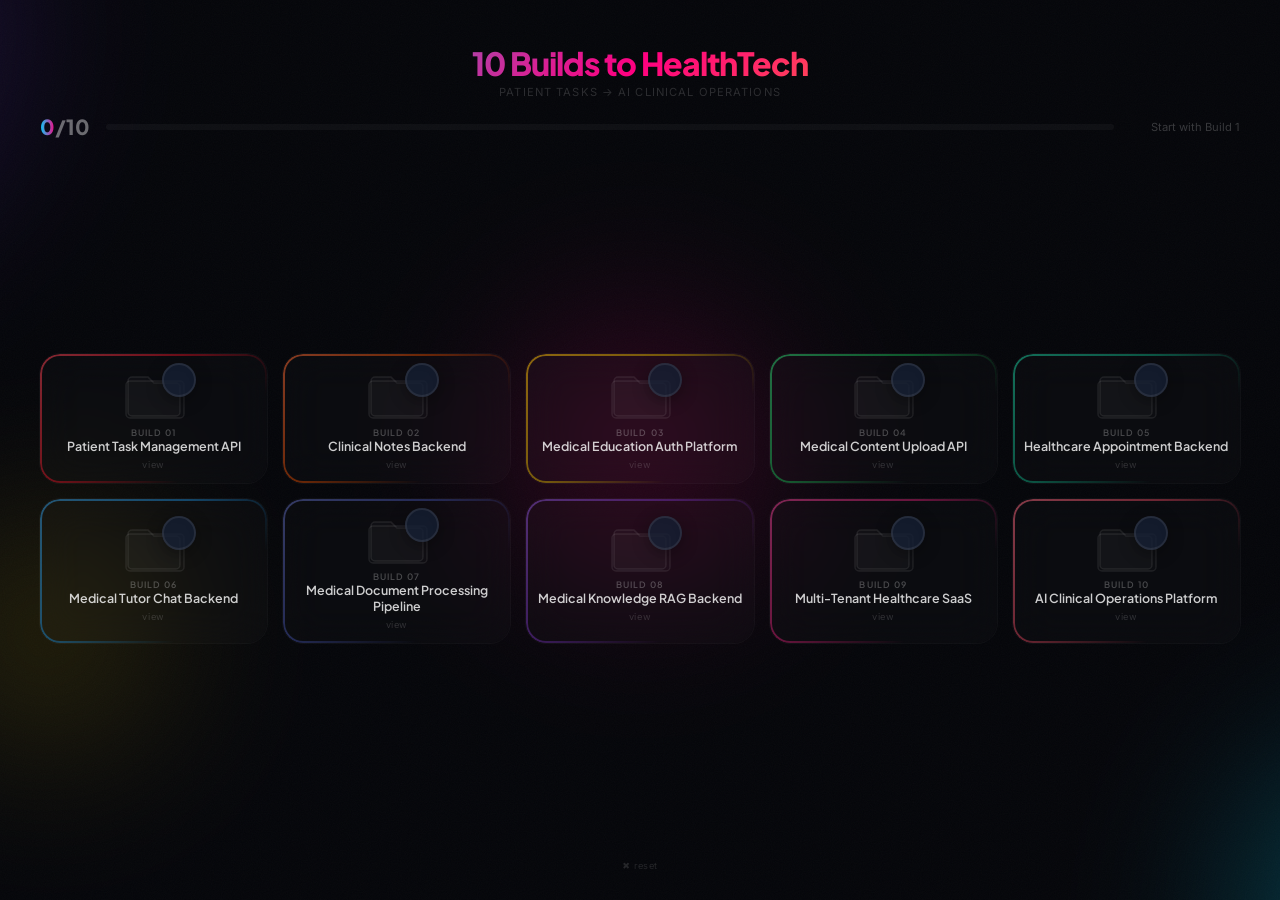
==== checklist.html @ bcf4f7d5 "Add new FastAPI learning modules (03-10), checklist, and notes" ====
<!DOCTYPE html>
<html lang="en">
<head>
  <meta charset="UTF-8">
  <meta name="viewport" content="width=device-width, initial-scale=1.0">
  <title>10 Builds · HealthTech</title>
  <link rel="preconnect" href="https://fonts.googleapis.com">
  <link href="https://fonts.googleapis.com/css2?family=Inter:wght@300;400;500;600;700&family=Plus+Jakarta+Sans:wght@500;600;700;800&display=swap" rel="stylesheet">
  <style>
    *, *::before, *::after { margin: 0; padding: 0; box-sizing: border-box; }

    html, body {
      height: 100%;
      overflow: hidden;
    }

    body {
      font-family: 'Inter', system-ui, sans-serif;
      color: #EDF2F7;
      background: #05060A;
      display: flex;
      align-items: center;
      justify-content: center;
    }

    /* ===== ANIMATED BG ===== */
    .bg {
      position: fixed;
      inset: -50%;
      z-index: 0;
      pointer-events: none;
    }

    .bg-orb {
      position: absolute;
      border-radius: 50%;
      filter: blur(80px);
      opacity: 0.4;
      animation: float 20s ease-in-out infinite alternate;
    }

    .bg-orb:nth-child(1) {
      width: 600px; height: 600px;
      background: radial-gradient(circle, #6C2BD9, transparent 70%);
      top: 10%; left: 5%;
      animation-duration: 25s;
    }

    .bg-orb:nth-child(2) {
      width: 500px; height: 500px;
      background: radial-gradient(circle, #00D2FF, transparent 70%);
      bottom: 10%; right: 10%;
      animation-duration: 20s;
      animation-delay: -5s;
    }

    .bg-orb:nth-child(3) {
      width: 400px; height: 400px;
      background: radial-gradient(circle, #FF0080, transparent 70%);
      top: 50%; left: 50%;
      transform: translate(-50%, -50%);
      animation-duration: 30s;
      animation-delay: -10s;
      opacity: 0.25;
    }

    .bg-orb:nth-child(4) {
      width: 350px; height: 350px;
      background: radial-gradient(circle, #FFD700, transparent 70%);
      bottom: 30%; left: 20%;
      animation-duration: 22s;
      animation-delay: -3s;
      opacity: 0.2;
    }

    @keyframes float {
      0% { transform: translate(0, 0) scale(1); }
      33% { transform: translate(40px, -30px) scale(1.05); }
      66% { transform: translate(-20px, 40px) scale(0.95); }
      100% { transform: translate(30px, -20px) scale(1.02); }
    }

    /* subtle grain overlay */
    .bg-grain {
      position: fixed;
      inset: 0;
      z-index: 1;
      pointer-events: none;
      opacity: 0.03;
      background-image: url("data:image/svg+xml,%3Csvg viewBox='0 0 256 256' xmlns='http://www.w3.org/2000/svg'%3E%3Cfilter id='n'%3E%3CfeTurbulence type='fractalNoise' baseFrequency='0.9' numOctaves='4' stitchTiles='stitch'/%3E%3C/filter%3E%3Crect width='100%25' height='100%25' filter='url(%23n)'/%3E%3C/svg%3E");
      background-size: 256px 256px;
    }

    /* ===== CONTAINER ===== */
    .container {
      position: relative;
      z-index: 2;
      width: 100%;
      max-width: 1300px;
      height: 100vh;
      padding: 1.8rem 2.5rem;
      display: flex;
      flex-direction: column;
    }

    /* ===== HEADLINE ===== */
    .headline {
      text-align: center;
      flex-shrink: 0;
      padding: 1rem 0 0.4rem;
    }

    .headline h2 {
      font-family: 'Plus Jakarta Sans', system-ui, sans-serif;
      font-weight: 800;
      font-size: 2rem;
      letter-spacing: -0.03em;
      background: linear-gradient(135deg, #00D2FF 0%, #FF0080 50%, #FFD700 100%);
      -webkit-background-clip: text;
      -webkit-text-fill-color: transparent;
      background-clip: text;
      line-height: 1.15;
    }

    .headline .sub {
      font-size: 0.7rem;
      color: rgba(255,255,255,0.15);
      letter-spacing: 0.1em;
      text-transform: uppercase;
      margin-top: 0.2rem;
    }

    /* ===== PROGRESS ===== */
    .progress-section {
      flex-shrink: 0;
      padding: 0.5rem 0 0.3rem;
      display: flex;
      align-items: center;
      gap: 1rem;
    }

    .progress-section .num {
      font-family: 'Plus Jakarta Sans', system-ui, sans-serif;
      font-weight: 800;
      font-size: 1.3rem;
      color: rgba(255,255,255,0.4);
      white-space: nowrap;
    }

    .progress-section .num span {
      background: linear-gradient(90deg, #00D2FF, #FF0080);
      -webkit-background-clip: text;
      -webkit-text-fill-color: transparent;
      background-clip: text;
    }

    .progress-track-wrap {
      flex: 1;
      position: relative;
      height: 6px;
      background: rgba(255,255,255,0.04);
      border-radius: 6px;
      overflow: hidden;
    }

    .progress-fill {
      height: 100%;
      background: linear-gradient(90deg, #00D2FF, #FF0080, #FFD700);
      border-radius: 6px;
      transition: width 0.6s cubic-bezier(0.22, 1, 0.36, 1);
      width: 0%;
      box-shadow: 0 0 30px rgba(0,210,255,0.4), 0 0 60px rgba(255,0,128,0.15);
    }

    .progress-section .status {
      font-size: 0.7rem;
      color: rgba(255,255,255,0.2);
      white-space: nowrap;
      min-width: 110px;
      text-align: right;
    }

    /* ===== GRID ===== */
    .grid-wrap {
      flex: 1;
      display: flex;
      align-items: center;
      justify-content: center;
      min-height: 0;
      padding: 0.5rem 0;
    }

    .grid {
      display: grid;
      grid-template-columns: repeat(5, 1fr);
      gap: 1rem;
      width: 100%;
    }

    /* ===== FOLDER ===== */
    .folder {
      position: relative;
      border-radius: 20px;
      padding: 1.2rem 0.6rem 0.8rem;
      text-align: center;
      cursor: pointer;
      user-select: none;
      display: flex;
      flex-direction: column;
      align-items: center;
      justify-content: center;
      gap: 0;
      background: rgba(255,255,255,0.02);
      backdrop-filter: blur(20px);
      -webkit-backdrop-filter: blur(20px);
      transition: all 0.4s cubic-bezier(0.22, 1, 0.36, 1);
      box-shadow: 0 0 0 1px rgba(255,255,255,0.04);
    }

    .folder:hover {
      transform: translateY(-3px);
      background: rgba(255,255,255,0.04);
      box-shadow: 0 0 0 1px rgba(255,255,255,0.08);
    }

    /* vibrant thick border */
    .folder::before {
      content: '';
      position: absolute;
      inset: 0;
      border-radius: 20px;
      padding: 2px;
      background: linear-gradient(135deg, var(--accent) 0%, var(--accent-dim) 40%, transparent 75%);
      -webkit-mask: linear-gradient(#fff 0 0) content-box, linear-gradient(#fff 0 0);
      -webkit-mask-composite: xor;
      mask-composite: exclude;
      pointer-events: none;
      transition: all 0.5s ease;
      opacity: 0.5;
    }

    .folder:hover::before {
      opacity: 1;
      background: linear-gradient(135deg, var(--accent) 0%, var(--accent) 50%, rgba(255,255,255,0.2) 85%);
    }

    .folder.completed::before {
      opacity: 1;
      padding: 2.5px;
      background: linear-gradient(135deg, var(--accent), var(--accent));
      box-shadow:
        0 0 30px color-mix(in srgb, var(--accent) 25%, transparent),
        0 0 80px color-mix(in srgb, var(--accent) 8%, transparent),
        inset 0 0 40px color-mix(in srgb, var(--accent) 4%, transparent);
    }

    .folder.completed:hover::before {
      box-shadow:
        0 0 50px color-mix(in srgb, var(--accent) 40%, transparent),
        0 0 100px color-mix(in srgb, var(--accent) 12%, transparent),
        inset 0 0 50px color-mix(in srgb, var(--accent) 6%, transparent);
    }

    /* icon */
    .folder-icon {
      width: 64px;
      height: 47px;
      position: relative;
      flex-shrink: 0;
      margin-bottom: 0.4rem;
    }

    .folder-icon svg { width: 100%; height: 100%; display: block; }

    /* checkmark button */
    .folder-check {
      position: absolute;
      top: -10px;
      right: -10px;
      width: 34px;
      height: 34px;
      border-radius: 50%;
      background: rgba(20,30,50,0.8);
      backdrop-filter: blur(8px);
      -webkit-backdrop-filter: blur(8px);
      border: 2px solid rgba(255,255,255,0.08);
      display: flex;
      align-items: center;
      justify-content: center;
      cursor: pointer;
      z-index: 3;
      transition: all 0.35s cubic-bezier(0.34, 1.56, 0.64, 1);
      box-shadow: 0 4px 16px rgba(0,0,0,0.4);
    }

    .folder-check:hover {
      border-color: var(--accent);
      box-shadow: 0 0 30px color-mix(in srgb, var(--accent) 35%, transparent);
      transform: scale(1.1);
    }

    .folder-check.checked {
      background: var(--accent);
      border-color: var(--accent);
      box-shadow:
        0 0 30px color-mix(in srgb, var(--accent) 45%, transparent),
        0 0 70px color-mix(in srgb, var(--accent) 15%, transparent);
    }

    .folder-check.checked:hover {
      box-shadow:
        0 0 45px color-mix(in srgb, var(--accent) 65%, transparent),
        0 0 90px color-mix(in srgb, var(--accent) 25%, transparent);
      transform: scale(1.12);
    }

    .folder-check svg { width: 17px; height: 17px; color: #fff; display: none; }
    .folder-check.checked svg { display: block; }

    .folder-number {
      font-family: 'Plus Jakarta Sans', system-ui, sans-serif;
      font-weight: 600;
      font-size: 0.55rem;
      color: rgba(255,255,255,0.25);
      letter-spacing: 0.12em;
      margin-bottom: 0.05rem;
    }

    .folder-title {
      font-family: 'Plus Jakarta Sans', system-ui, sans-serif;
      font-weight: 600;
      font-size: 0.78rem;
      color: rgba(255,255,255,0.8);
      line-height: 1.25;
      max-width: 100%;
      transition: all 0.3s;
    }

    .folder.completed .folder-title {
      background: linear-gradient(90deg, #fff, var(--accent));
      -webkit-background-clip: text;
      -webkit-text-fill-color: transparent;
      background-clip: text;
    }

    .folder-done-label {
      margin-top: 0.3rem;
      font-size: 0.58rem;
      color: rgba(255,255,255,0.15);
      letter-spacing: 0.06em;
    }

    .folder.completed .folder-done-label {
      color: var(--accent);
      font-weight: 600;
    }

    /* ===== MODAL ===== */
    .modal-overlay {
      position: fixed;
      inset: 0;
      background: rgba(0,0,0,0.7);
      backdrop-filter: blur(30px);
      -webkit-backdrop-filter: blur(30px);
      z-index: 100;
      opacity: 0;
      pointer-events: none;
      transition: opacity 0.4s ease;
      display: flex;
      align-items: center;
      justify-content: center;
      padding: 1.5rem;
    }

    .modal-overlay.active { opacity: 1; pointer-events: all; }

    .modal {
      background: rgba(12, 18, 34, 0.9);
      backdrop-filter: blur(24px);
      -webkit-backdrop-filter: blur(24px);
      border: 1px solid rgba(255,255,255,0.06);
      border-radius: 24px;
      max-width: 520px;
      width: 100%;
      max-height: 80vh;
      overflow-y: auto;
      padding: 1.8rem;
      transform: scale(0.92) translateY(24px);
      transition: transform 0.4s cubic-bezier(0.22, 1, 0.36, 1), box-shadow 0.4s ease;
      box-shadow: 0 0 80px rgba(0,0,0,0.5);
    }

    .modal-overlay.active .modal { transform: scale(1) translateY(0); }

    .modal-header { display: flex; align-items: flex-start; justify-content: space-between; gap: 1rem; margin-bottom: 1.2rem; }
    .modal-header .modal-num { font-family: 'Plus Jakarta Sans', system-ui, sans-serif; font-weight: 600; font-size: 0.65rem; color: rgba(255,255,255,0.3); letter-spacing: 0.08em; }
    .modal-header h2 { font-family: 'Plus Jakarta Sans', system-ui, sans-serif; font-weight: 700; font-size: 1.15rem; color: #fff; margin-top: 0.1rem; }

    .modal-close {
      width: 32px; height: 32px; border-radius: 50%;
      border: 1px solid rgba(255,255,255,0.06); background: transparent;
      color: rgba(255,255,255,0.3); cursor: pointer;
      display: flex; align-items: center; justify-content: center; flex-shrink: 0;
      transition: all 0.2s;
    }

    .modal-close:hover { border-color: rgba(239,68,68,0.4); color: #ef4444; background: rgba(239,68,68,0.08); }
    .modal-close svg { width: 16px; height: 16px; }

    .modal-problem {
      font-size: 0.8rem; color: rgba(255,255,255,0.4);
      padding: 0.6rem 0.9rem;
      background: rgba(255,255,255,0.02);
      border: 1px solid rgba(255,255,255,0.04);
      border-radius: 10px; margin-bottom: 0.4rem;
    }

    .modal-sell { font-size: 0.75rem; color: rgba(255,255,255,0.3); margin-bottom: 1rem; }
    .modal-sell strong { color: #00D2FF; }

    .modal h4 {
      font-family: 'Plus Jakarta Sans', system-ui, sans-serif;
      font-weight: 600; font-size: 0.65rem;
      text-transform: uppercase; letter-spacing: 0.1em;
      color: rgba(255,255,255,0.2); margin-bottom: 0.4rem;
    }

    .modal-topics { display: flex; flex-direction: column; gap: 0.05rem; }
    .modal-topic { padding: 0.25rem 0.4rem; font-size: 0.82rem; color: rgba(255,255,255,0.6); line-height: 1.45; }
    .modal-topic::before { content: '\2014'; color: rgba(255,255,255,0.15); margin-right: 0.6rem; }

    .modal-outcome {
      margin-top: 0.8rem; padding: 0.7rem 0.9rem;
      background: rgba(105,219,124,0.06);
      border: 1px solid rgba(105,219,124,0.12);
      border-radius: 10px; font-size: 0.8rem; color: #69DB7C;
      display: none;
    }

    .modal-outcome.visible { display: block; }

    .modal-main-check {
      display: flex; align-items: center; gap: 0.7rem;
      margin-top: 0.8rem; padding: 0.6rem 0.4rem;
      border-top: 1px solid rgba(255,255,255,0.04);
      cursor: pointer;
    }

    .modal-main-check .ck {
      width: 20px; height: 20px; border-radius: 6px;
      border: 1.5px solid rgba(255,255,255,0.1);
      flex-shrink: 0; display: flex; align-items: center; justify-content: center;
      transition: all 0.2s;
    }

    .modal-main-check .ck.checked { background: #69DB7C; border-color: #69DB7C; box-shadow: 0 0 20px rgba(105,219,124,0.3); }
    .modal-main-check .ck.checked svg { display: block; }
    .modal-main-check .ck svg { display: none; width: 12px; height: 12px; color: #fff; }
    .modal-main-check .label { font-size: 0.82rem; color: rgba(255,255,255,0.6); font-weight: 500; }
    .modal-main-check .label.done { color: #69DB7C; }

    /* ===== FOOTER note ===== */
    .footer-note {
      text-align: center;
      flex-shrink: 0;
      padding-top: 0.5rem;
      font-size: 0.58rem;
      color: rgba(255,255,255,0.08);
      letter-spacing: 0.06em;
    }

    .footer-note a {
      color: rgba(255,255,255,0.12);
      text-decoration: none;
      cursor: pointer;
      transition: color 0.2s;
    }

    .footer-note a:hover { color: rgba(255,255,255,0.3); }

    ::-webkit-scrollbar { width: 4px; }
    ::-webkit-scrollbar-track { background: transparent; }
    ::-webkit-scrollbar-thumb { background: rgba(255,255,255,0.06); border-radius: 4px; }

    @media (max-width: 1000px) {
      .container { padding: 1.2rem 1.5rem; }
      .grid { gap: 0.7rem; }
      .folder-icon { width: 50px; height: 37px; }
      .folder-title { font-size: 0.68rem; }
      .folder-check { width: 28px; height: 28px; top: -8px; right: -8px; }
      .folder-check svg { width: 14px; height: 14px; }
    }

    @media (max-width: 700px) {
      .container { padding: 0.8rem; }
      .grid { grid-template-columns: repeat(2, 1fr); gap: 0.5rem; }
      .header-left h1 { font-size: 0.9rem; }
      .header-right .num { font-size: 0.85rem; }
      .header-track { width: 80px; }
      .folder { padding: 0.8rem 0.4rem 0.5rem; }
      .folder-icon { width: 44px; height: 32px; }
      .folder-title { font-size: 0.62rem; }
      .folder-check { width: 26px; height: 26px; top: -7px; right: -7px; }
      .folder-check svg { width: 12px; height: 12px; }
    }
  </style>
</head>
<body>
  <!-- animated background -->
  <div class="bg">
    <div class="bg-orb"></div>
    <div class="bg-orb"></div>
    <div class="bg-orb"></div>
    <div class="bg-orb"></div>
  </div>
  <div class="bg-grain"></div>

  <div class="container">
    <!-- HEADLINE -->
    <div class="headline">
      <h2>10 Builds to HealthTech</h2>
      <div class="sub">Patient Tasks &rarr; AI Clinical Operations</div>
    </div>

    <!-- PROGRESS -->
    <div class="progress-section">
      <span class="num"><span id="doneNum">0</span>/10</span>
      <div class="progress-track-wrap"><div class="progress-fill" id="fill"></div></div>
      <span class="status" id="progLabel">Start with Build 1</span>
    </div>



    <!-- GRID -->
    <div class="grid-wrap">
      <div class="grid" id="grid"></div>
    </div>

    <!-- FOOTER -->
    <div class="footer-note">
      <a id="resetLink">&#x2716; reset</a>
    </div>
  </div>

  <!-- MODAL -->
  <div class="modal-overlay" id="modalOverlay">
    <div class="modal" id="modal">
      <div class="modal-header">
        <div>
          <div class="modal-num" id="modalNum">BUILD 01</div>
          <h2 id="modalTitle">Patient Task API</h2>
        </div>
        <button class="modal-close" id="modalClose"><svg viewBox="0 0 24 24" fill="none" stroke="currentColor" stroke-width="2" stroke-linecap="round"><line x1="18" y1="6" x2="6" y2="18"/><line x1="6" y1="6" x2="18" y2="18"/></svg></button>
      </div>
      <div class="modal-problem" id="modalProblem"></div>
      <div class="modal-sell" id="modalSell"></div>
      <h4>Topics</h4>
      <div class="modal-topics" id="modalTopics"></div>
      <div class="modal-outcome" id="modalOutcome"></div>
      <div class="modal-main-check" id="modalMainCheck">
        <div class="ck" id="modalMainCk"><svg viewBox="0 0 24 24" fill="none" stroke="currentColor" stroke-width="3" stroke-linecap="round"><polyline points="20 6 9 17 4 12"/></svg></div>
        <span class="label" id="modalMainLabel">Mark build complete</span>
      </div>
    </div>
  </div>

  <script>
    const ACCENTS = ['#FF4757','#FF6B35','#FFC107','#2ED573','#1DD1A1','#3498DB','#5F6BBA','#8854D0','#E84393','#FF6B81'];
    const ACCENT_DIMS = ['#cc1122','#cc4400','#cca800','#15a84c','#0ea07a','#1a7fc4','#3d4a9a','#6a2ea8','#c41e6a','#cc4055'];

    const BUILDS = [
      { id:1, title:"Patient Task Management API", problem:"Patients forget medications & daily tasks \u2014 no structured tracking", sell:"Small clinics, standalone doctors", outcome:"You can build CRUD APIs confidently while modeling healthcare data.",
        topics:["FastAPI setup & routing (GET/POST/PUT/PATCH/DELETE)","Path & query parameters","Pydantic BaseModel, validation, defaults","Response models & status codes","Error handling (HTTPException)","Medication reminders CRUD","Daily tasks CRUD","Completion tracking"] },
      { id:2, title:"Clinical Notes Backend", problem:"Doctors waste time on manual note-taking with no search or history", sell:"Small hospitals, private clinics", outcome:"You understand real backend persistence with healthcare data.",
        topics:["PostgreSQL setup & SQL basics","SQLAlchemy models & relationships","Alembic migrations (upgrade, rollback)","Dependency injection (Depends())","Create patient & notes","Search notes","Visit history tracking","Project structure"] },
      { id:3, title:"Medical Education Auth Platform", problem:"Medical platforms lack role-based access (student vs instructor vs admin)", sell:"Ed-tech platforms, coaching centers", outcome:"You can secure APIs correctly. Reusable auth system ready.",
        topics:["JWT access & refresh tokens","OAuth2 flow","Password hashing (bcrypt)","RBAC \u2014 student, instructor, admin","Authentication middleware","Register & login endpoints","Protected routes","Secure secrets & .env"] },
      { id:4, title:"Medical Content Upload API", problem:"Medical content (PDFs, slides, images) is scattered and hard to process", sell:"Medical colleges, content creators", outcome:"You understand I/O systems. Foundation for content pipelines.",
        topics:["File upload (PDFs, slides, images)","File download & StreamingResponse","async vs sync routes","Event loop, blocking & non-blocking","BackgroundTasks","Metadata storage","Preview endpoints"] },
      { id:5, title:"Healthcare Appointment Backend", problem:"Patients struggle to book appointments; clinics have scheduling chaos", sell:"Clinics, diagnostic centers", outcome:"You can structure production APIs. First complete healthcare business system.",
        topics:["Production project structure","Config separation & logging","pytest & TestClient","Unit & integration tests","Service layer pattern","Transactions for booking","Patients, Doctors, Slots, Appointments"] },
      { id:6, title:"Medical Tutor Chat Backend", problem:"Students have no 24/7 access to medical tutors for doubts", sell:"NEET coaching centers, ed-tech", outcome:"You can build LLM-ready APIs with real-time streaming.",
        topics:["WebSockets","Server-Sent Events (SSE)","StreamingResponse","Async scaling & concurrency","Chat endpoint","Session storage","Message history"] },
      { id:7, title:"Medical Document Processing Pipeline", problem:"Manual processing of medical documents (lectures, guidelines) doesn't scale", sell:"Hospitals, publishing houses", outcome:"You understand async processing at scale. Production ingestion architecture.",
        topics:["Celery \u2014 tasks, workers, queues","Redis \u2014 broker, result backend, caching","Cache invalidation","Rate limiting","Upload \u2192 queue","Worker extracts & processes","Store structured results"] },
      { id:8, title:"Medical Knowledge RAG Backend", problem:"Medical knowledge is locked in documents \u2014 no way to query it conversationally", sell:"Medical colleges, hospitals, research teams", outcome:"You can build retrieval systems. Knowledge infrastructure ready.",
        topics:["Document chunking strategies","Generating embeddings","Vector database setup","RAG pipeline (retrieve \u2192 answer)","Service layer & modular monolith","API keys & rate limiting","Streaming LLM responses"] },
      { id:9, title:"Multi-Tenant Healthcare SaaS", problem:"Small clinics can't afford custom software \u2014 no multi-tenant option exists", sell:"Multiple clinics, medical colleges (licensing)", outcome:"You can deploy commercial-grade systems. Ready for real clients.",
        topics:["Multi-tenancy strategy","Docker & Docker Compose","Linux basics & VPS setup","Nginx reverse proxy","GitHub Actions CI/CD","Tenant permissions & config"] },
      { id:10, title:"AI Clinical Operations Platform", problem:"Clinical workflows (intake \u2192 triage \u2192 review) are slow, manual, error-prone", sell:"Hospitals, telemedicine (portfolio flagship)", outcome:"You can design production AI backends. Your portfolio flagship.",
        topics:["Prometheus metrics","Grafana dashboards","Event-driven architecture","Human-in-the-loop queue","Production scaling","Intake \u2192 AI \u2192 Review \u2192 Action"] }
    ];

    let state = {};
    let activeBuild = null;

    function init() {
      const saved = localStorage.getItem('ht10');
      if (saved) { try { state = JSON.parse(saved); return; } catch(e) {} }
      BUILDS.forEach(b => { state[b.id] = { done: false }; });
      save();
    }

    function save() { localStorage.setItem('ht10', JSON.stringify(state)); }

    function renderGrid() {
      const grid = document.getElementById('grid');
      grid.innerHTML = '';
      BUILDS.forEach((b, idx) => {
        const s = state[b.id];
        const div = document.createElement('div');
        div.className = 'folder' + (s.done ? ' completed' : '');
        div.style.setProperty('--accent', ACCENTS[idx]);
        div.style.setProperty('--accent-dim', ACCENT_DIMS[idx]);
        div.dataset.id = b.id;

        const fg = s.done ? ACCENTS[idx] : 'rgba(255,255,255,0.08)';

        div.innerHTML = `
          <div class="folder-icon">
            <svg viewBox="0 0 64 47" fill="none">
              <path d="M6 8c0-2.2 1.8-4 4-4h16l6 6h22c2.2 0 4 1.8 4 4v25c0 2.2-1.8 4-4 4H10c-2.2 0-4-1.8-4-4V8z" fill="${s.done ? 'rgba(16,185,129,0.08)' : 'rgba(255,255,255,0.02)'}" stroke="${fg}" stroke-width="1.5"/>
              <path d="M4 12c0-2.2 1.8-4 4-4h50c2.2 0 4 1.8 4 4v29c0 2.2-1.8 4-4 4H8c-2.2 0-4-1.8-4-4V12z" fill="${s.done ? 'rgba(16,185,129,0.04)' : 'rgba(255,255,255,0.01)'}" stroke="${fg}" stroke-width="1.5"/>
            </svg>
            <div class="folder-check ${s.done ? 'checked' : ''}">
              <svg viewBox="0 0 24 24" fill="none" stroke="currentColor" stroke-width="3" stroke-linecap="round"><polyline points="20 6 9 17 4 12"/></svg>
            </div>
          </div>
          <div class="folder-number">BUILD ${String(b.id).padStart(2, '0')}</div>
          <div class="folder-title">${b.title}</div>
          <div class="folder-done-label">${s.done ? 'Completed' : 'view'}</div>
        `;

        const checkBtn = div.querySelector('.folder-check');
        checkBtn.addEventListener('click', (e) => {
          e.stopPropagation();
          s.done = !s.done;
          save();
          renderGrid();
        });

        div.addEventListener('click', () => openModal(b.id));
        grid.appendChild(div);
      });
      updateProgress();
    }

    function openModal(id) {
      activeBuild = id;
      const b = BUILDS.find(x => x.id === id);
      const s = state[id];

      document.getElementById('modalNum').textContent = 'BUILD ' + String(id).padStart(2, '0');
      document.getElementById('modalTitle').textContent = b.title;
      document.getElementById('modalProblem').textContent = b.problem;
      document.getElementById('modalSell').innerHTML = '<strong>Sell to:</strong> ' + b.sell;

      const list = document.getElementById('modalTopics');
      list.innerHTML = '';
      b.topics.forEach((t) => {
        const d = document.createElement('div');
        d.className = 'modal-topic';
        d.textContent = t;
        list.appendChild(d);
      });

      const outcome = document.getElementById('modalOutcome');
      if (s.done) { outcome.textContent = '\u2713 ' + b.outcome; outcome.classList.add('visible'); }
      else { outcome.classList.remove('visible'); }

      const mc = document.getElementById('modalMainCk');
      const ml = document.getElementById('modalMainLabel');
      if (s.done) { mc.classList.add('checked'); ml.classList.add('done'); ml.textContent = 'Build complete'; }
      else { mc.classList.remove('checked'); ml.classList.remove('done'); ml.textContent = 'Mark build complete'; }

      document.getElementById('modalOverlay').classList.add('active');
    }

    document.getElementById('modalMainCheck').addEventListener('click', () => {
      if (activeBuild === null) return;
      const s = state[activeBuild];
      s.done = !s.done;
      save();
      openModal(activeBuild);
      renderGrid();
    });

    document.getElementById('modalClose').addEventListener('click', () => {
      document.getElementById('modalOverlay').classList.remove('active');
      activeBuild = null;
    });

    document.getElementById('modalOverlay').addEventListener('click', (e) => {
      if (e.target === e.currentTarget) {
        document.getElementById('modalOverlay').classList.remove('active');
        activeBuild = null;
      }
    });

    document.addEventListener('keydown', (e) => {
      if (e.key === 'Escape') { document.getElementById('modalOverlay').classList.remove('active'); activeBuild = null; }
    });

    document.getElementById('resetLink').addEventListener('click', () => {
      if (confirm('Reset all progress?')) {
        localStorage.removeItem('ht10');
        init();
        renderGrid();
      }
    });

    function updateProgress() {
      let done = 0;
      BUILDS.forEach(b => { if (state[b.id]?.done) done++; });
      const pct = Math.round((done / BUILDS.length) * 100);
      document.getElementById('doneNum').textContent = done;
      document.getElementById('fill').style.width = pct + '%';
      const lbl = document.getElementById('progLabel');
      if (done === 0) lbl.textContent = 'Start with Build 1';
      else if (done === 10) lbl.textContent = 'All done. Time to sell.';
      else if (done <= 3) lbl.textContent = 'Foundation phase. Keep going.';
      else if (done <= 5) lbl.textContent = 'Real skills now. Start outreach.';
      else if (done <= 7) lbl.textContent = 'Premium territory. Raise rates.';
      else lbl.textContent = 'Almost there. Build 10 is your flagship.';
    }

    init();
    renderGrid();
  </script>
</body>
</html>
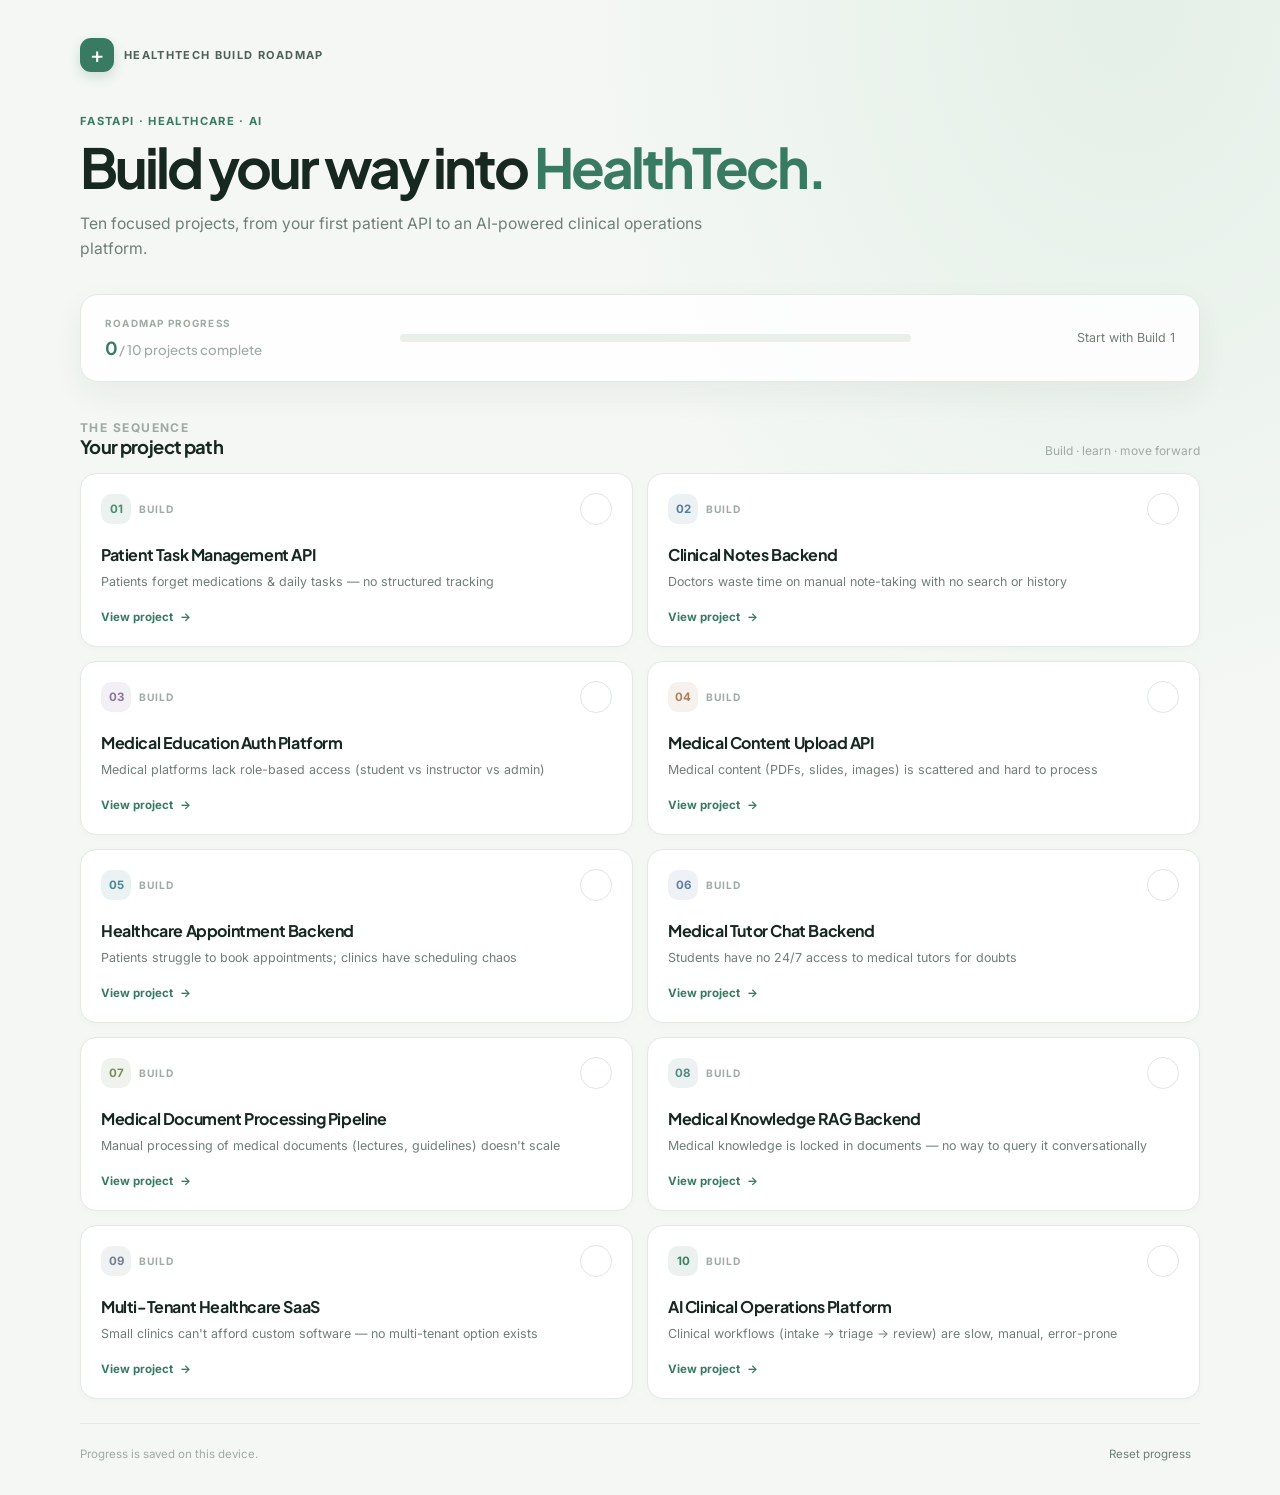
==== commit c81a78d1: "added AGENTS.md file" ====
--- a/checklist.html
+++ b/checklist.html
@@ -7,501 +7,567 @@
   <link rel="preconnect" href="https://fonts.googleapis.com">
   <link href="https://fonts.googleapis.com/css2?family=Inter:wght@300;400;500;600;700&family=Plus+Jakarta+Sans:wght@500;600;700;800&display=swap" rel="stylesheet">
   <style>
-    *, *::before, *::after { margin: 0; padding: 0; box-sizing: border-box; }
-
-    html, body {
+    :root {
+      color-scheme: light;
+      --page: #f4f7f4;
+      --surface: #ffffff;
+      --ink: #172821;
+      --muted: #6f7e76;
+      --soft: #a0aaa4;
+      --line: #e2e9e3;
+      --green: #397b62;
+      --green-dark: #245b46;
+      --green-wash: #edf5ef;
+      --shadow: 0 12px 32px rgba(32, 59, 44, 0.055);
+    }
+
+    *, *::before, *::after { box-sizing: border-box; }
+
+    html { min-height: 100%; scroll-behavior: smooth; }
+
+    body {
+      min-height: 100vh;
+      margin: 0;
+      background:
+        radial-gradient(ellipse at 88% 0%, rgba(216, 234, 222, 0.58), transparent 34rem),
+        var(--page);
+      color: var(--ink);
+      font-family: Inter, ui-sans-serif, system-ui, -apple-system, BlinkMacSystemFont, "Segoe UI", sans-serif;
+      -webkit-font-smoothing: antialiased;
+    }
+
+    button { font: inherit; }
+
+    .bg, .bg-grain { display: none; }
+
+    .container {
+      width: min(100% - 48px, 1120px);
+      margin: 0 auto;
+      padding: 38px 0 28px;
+    }
+
+    .headline {
+      padding: 0;
+      text-align: left;
+    }
+
+    .brand-row {
+      display: flex;
+      align-items: center;
+      gap: 10px;
+      margin-bottom: 42px;
+    }
+
+    .brand-mark {
+      display: grid;
+      width: 34px;
+      height: 34px;
+      place-items: center;
+      border-radius: 11px;
+      background: var(--green);
+      color: white;
+      font-size: 22px;
+      font-weight: 500;
+      line-height: 1;
+      box-shadow: 0 5px 12px rgba(57, 123, 98, 0.2);
+    }
+
+    .brand-name {
+      color: #4c6256;
+      font-size: 0.69rem;
+      font-weight: 700;
+      letter-spacing: 0.12em;
+      text-transform: uppercase;
+    }
+
+    .headline .eyebrow,
+    .section-kicker,
+    .progress-kicker {
+      margin: 0 0 9px;
+      color: var(--green);
+      font-size: 0.7rem;
+      font-weight: 700;
+      letter-spacing: 0.12em;
+      text-transform: uppercase;
+    }
+
+    .headline h1 {
+      max-width: 780px;
+      margin: 0;
+      color: var(--ink);
+      font-family: "Plus Jakarta Sans", Inter, ui-sans-serif, system-ui, sans-serif;
+      font-size: clamp(2.1rem, 5vw, 3.45rem);
+      font-weight: 700;
+      letter-spacing: -0.055em;
+      line-height: 1.08;
+    }
+
+    .headline h1 span { color: var(--green); }
+
+    .headline .sub {
+      max-width: 650px;
+      margin-top: 14px;
+      color: var(--muted);
+      font-size: 0.98rem;
+      letter-spacing: 0;
+      line-height: 1.65;
+      text-transform: none;
+    }
+
+    .progress-section {
+      display: grid;
+      grid-template-columns: minmax(190px, 0.9fr) minmax(220px, 1.7fr) minmax(150px, 0.8fr);
+      align-items: center;
+      gap: 24px;
+      margin: 32px 0 38px;
+      padding: 22px 24px;
+      border: 1px solid var(--line);
+      border-radius: 18px;
+      background: rgba(255, 255, 255, 0.84);
+      box-shadow: var(--shadow);
+    }
+
+    .progress-copy { min-width: 0; }
+
+    .progress-kicker { margin-bottom: 7px; color: var(--soft); font-size: 0.62rem; }
+
+    .progress-section .num {
+      color: var(--ink);
+      font-family: "Plus Jakarta Sans", Inter, ui-sans-serif, system-ui, sans-serif;
+      font-size: 1.12rem;
+      font-weight: 700;
+      letter-spacing: -0.03em;
+      white-space: nowrap;
+    }
+
+    .progress-section .num span {
+      color: var(--green);
+      background: none;
+      -webkit-text-fill-color: currentColor;
+    }
+
+    .progress-section .num .progress-total {
+      color: var(--soft);
+      font-size: 0.83rem;
+      font-weight: 500;
+      letter-spacing: 0;
+    }
+
+    .progress-track-wrap {
+      height: 8px;
+      overflow: hidden;
+      border-radius: 99px;
+      background: #e9efea;
+    }
+
+    .progress-fill {
+      width: 0%;
       height: 100%;
+      border-radius: inherit;
+      background: linear-gradient(90deg, #57977a, #397b62);
+      box-shadow: none;
+      transition: width 0.55s cubic-bezier(0.22, 1, 0.36, 1);
+    }
+
+    .progress-section .status {
+      min-width: 0;
+      color: var(--muted);
+      font-size: 0.78rem;
+      line-height: 1.45;
+      text-align: right;
+      white-space: normal;
+    }
+
+    .grid-wrap {
+      display: block;
+      min-height: 0;
+      padding: 0;
+    }
+
+    .section-heading {
+      display: flex;
+      align-items: end;
+      justify-content: space-between;
+      gap: 16px;
+      margin-bottom: 15px;
+    }
+
+    .section-heading h2 {
+      margin: 0;
+      font-family: "Plus Jakarta Sans", Inter, ui-sans-serif, system-ui, sans-serif;
+      font-size: 1.15rem;
+      font-weight: 700;
+      letter-spacing: -0.035em;
+    }
+
+    .section-heading p {
+      margin: 0;
+      color: var(--soft);
+      font-size: 0.75rem;
+    }
+
+    .grid {
+      display: grid;
+      width: 100%;
+      grid-template-columns: repeat(2, minmax(0, 1fr));
+      gap: 14px;
+    }
+
+    .folder {
+      position: relative;
+      display: flex;
+      min-height: 174px;
+      flex-direction: column;
+      padding: 19px 20px 16px;
+      border: 1px solid var(--line);
+      border-radius: 16px;
+      background: var(--surface);
+      box-shadow: 0 2px 8px rgba(32, 59, 44, 0.025);
+      transition: border-color 180ms ease, box-shadow 180ms ease, transform 180ms ease;
+    }
+
+    .folder:hover,
+    .folder:focus-within {
+      transform: translateY(-2px);
+      border-color: color-mix(in srgb, var(--accent) 34%, var(--line));
+      box-shadow: 0 12px 28px rgba(32, 59, 44, 0.075);
+    }
+
+    .folder.completed {
+      background: linear-gradient(135deg, #fff 55%, color-mix(in srgb, var(--accent) 5%, #fff));
+    }
+
+    .folder-topline {
+      display: flex;
+      align-items: center;
+      justify-content: space-between;
+      gap: 12px;
+      margin-bottom: 13px;
+    }
+
+    .folder-number {
+      display: inline-flex;
+      align-items: center;
+      gap: 8px;
+      color: var(--soft);
+      font-size: 0.64rem;
+      font-weight: 700;
+      letter-spacing: 0.1em;
+    }
+
+    .folder-number strong {
+      display: grid;
+      width: 30px;
+      height: 30px;
+      place-items: center;
+      border-radius: 10px;
+      background: color-mix(in srgb, var(--accent) 11%, white);
+      color: var(--accent);
+      font-size: 0.72rem;
+      letter-spacing: 0;
+    }
+
+    .folder-check {
+      display: grid;
+      width: 32px;
+      height: 32px;
+      flex: 0 0 auto;
+      place-items: center;
+      border: 1px solid #dfe7e1;
+      border-radius: 50%;
+      background: #fff;
+      color: transparent;
+      cursor: pointer;
+      transition: background 160ms ease, border-color 160ms ease, color 160ms ease, transform 160ms ease;
+    }
+
+    .folder-check:hover { border-color: var(--accent); transform: scale(1.04); }
+    .folder-check.checked { border-color: var(--accent); background: var(--accent); color: white; }
+    .folder-check svg { display: block; width: 15px; height: 15px; opacity: 0; }
+    .folder-check.checked svg { opacity: 1; }
+
+    .folder-open {
+      display: block;
+      width: 100%;
+      flex: 1;
+      padding: 0;
+      border: 0;
+      background: transparent;
+      color: inherit;
+      cursor: pointer;
+      text-align: left;
+    }
+
+    .folder-title {
+      display: block;
+      color: var(--ink);
+      font-family: "Plus Jakarta Sans", Inter, ui-sans-serif, system-ui, sans-serif;
+      font-size: 1rem;
+      font-weight: 700;
+      letter-spacing: -0.025em;
+      line-height: 1.35;
+    }
+
+    .folder-summary {
+      display: -webkit-box;
       overflow: hidden;
-    }
-
-    body {
-      font-family: 'Inter', system-ui, sans-serif;
-      color: #EDF2F7;
-      background: #05060A;
+      margin: 7px 0 13px;
+      color: var(--muted);
+      font-size: 0.78rem;
+      line-height: 1.5;
+      -webkit-box-orient: vertical;
+      -webkit-line-clamp: 2;
+    }
+
+    .folder-action {
+      display: inline-flex;
+      align-items: center;
+      gap: 7px;
+      color: var(--green);
+      font-size: 0.72rem;
+      font-weight: 700;
+    }
+
+    .folder-action span { transition: transform 160ms ease; }
+    .folder-open:hover .folder-action span { transform: translateX(3px); }
+    .folder.completed .folder-action { color: var(--accent); }
+
+    .folder-open:focus-visible,
+    .folder-check:focus-visible,
+    .modal-close:focus-visible,
+    .footer-note button:focus-visible,
+    .modal-main-check:focus-visible {
+      outline: 3px solid color-mix(in srgb, var(--green) 30%, transparent);
+      outline-offset: 3px;
+      border-radius: 6px;
+    }
+
+    .modal-overlay {
+      position: fixed;
+      inset: 0;
+      z-index: 100;
       display: flex;
       align-items: center;
       justify-content: center;
-    }
-
-    /* ===== ANIMATED BG ===== */
-    .bg {
-      position: fixed;
-      inset: -50%;
-      z-index: 0;
+      padding: 20px;
+      background: rgba(18, 32, 25, 0.38);
+      opacity: 0;
       pointer-events: none;
-    }
-
-    .bg-orb {
+      transition: opacity 200ms ease;
+      backdrop-filter: blur(7px);
+      -webkit-backdrop-filter: blur(7px);
+    }
+
+    .modal-overlay.active { opacity: 1; pointer-events: auto; }
+
+    .modal {
+      width: min(100%, 560px);
+      max-height: min(82vh, 760px);
+      overflow-y: auto;
+      padding: 27px;
+      transform: translateY(12px) scale(0.99);
+      border: 1px solid rgba(255, 255, 255, 0.7);
+      border-radius: 20px;
+      background: #fff;
+      box-shadow: 0 24px 80px rgba(16, 33, 23, 0.2);
+      transition: transform 220ms ease;
+    }
+
+    .modal-overlay.active .modal { transform: translateY(0) scale(1); }
+
+    .modal-header {
+      display: flex;
+      align-items: flex-start;
+      justify-content: space-between;
+      gap: 16px;
+      margin-bottom: 19px;
+    }
+
+    .modal-header .modal-num {
+      color: var(--green);
+      font-size: 0.67rem;
+      font-weight: 700;
+      letter-spacing: 0.11em;
+    }
+
+    .modal-header h2 {
+      margin: 5px 0 0;
+      color: var(--ink);
+      font-family: "Plus Jakarta Sans", Inter, ui-sans-serif, system-ui, sans-serif;
+      font-size: 1.35rem;
+      font-weight: 700;
+      letter-spacing: -0.04em;
+      line-height: 1.25;
+    }
+
+    .modal-close {
+      display: grid;
+      width: 34px;
+      height: 34px;
+      flex: 0 0 auto;
+      place-items: center;
+      border: 1px solid var(--line);
+      border-radius: 10px;
+      background: #fff;
+      color: var(--muted);
+      cursor: pointer;
+      transition: background 160ms ease, color 160ms ease;
+    }
+
+    .modal-close:hover { background: #f3f6f3; color: var(--ink); }
+    .modal-close svg { width: 16px; height: 16px; }
+
+    .modal-problem {
+      margin-bottom: 9px;
+      padding: 13px 14px;
+      border: 1px solid #e7ede8;
+      border-radius: 12px;
+      background: #f7f9f7;
+      color: #4f6257;
+      font-size: 0.84rem;
+      line-height: 1.6;
+    }
+
+    .modal-sell { margin: 0 0 23px; color: var(--muted); font-size: 0.78rem; }
+    .modal-sell strong { color: var(--green-dark); }
+
+    .modal h4 {
+      margin: 0 0 9px;
+      color: var(--soft);
+      font-size: 0.65rem;
+      font-weight: 700;
+      letter-spacing: 0.12em;
+      text-transform: uppercase;
+    }
+
+    .modal-topics { display: flex; flex-direction: column; gap: 5px; }
+
+    .modal-topic {
+      position: relative;
+      padding: 4px 5px 4px 18px;
+      color: #43564b;
+      font-size: 0.83rem;
+      line-height: 1.5;
+    }
+
+    .modal-topic::before {
       position: absolute;
+      top: 0.86em;
+      left: 4px;
+      width: 5px;
+      height: 5px;
       border-radius: 50%;
-      filter: blur(80px);
-      opacity: 0.4;
-      animation: float 20s ease-in-out infinite alternate;
-    }
-
-    .bg-orb:nth-child(1) {
-      width: 600px; height: 600px;
-      background: radial-gradient(circle, #6C2BD9, transparent 70%);
-      top: 10%; left: 5%;
-      animation-duration: 25s;
-    }
-
-    .bg-orb:nth-child(2) {
-      width: 500px; height: 500px;
-      background: radial-gradient(circle, #00D2FF, transparent 70%);
-      bottom: 10%; right: 10%;
-      animation-duration: 20s;
-      animation-delay: -5s;
-    }
-
-    .bg-orb:nth-child(3) {
-      width: 400px; height: 400px;
-      background: radial-gradient(circle, #FF0080, transparent 70%);
-      top: 50%; left: 50%;
-      transform: translate(-50%, -50%);
-      animation-duration: 30s;
-      animation-delay: -10s;
-      opacity: 0.25;
-    }
-
-    .bg-orb:nth-child(4) {
-      width: 350px; height: 350px;
-      background: radial-gradient(circle, #FFD700, transparent 70%);
-      bottom: 30%; left: 20%;
-      animation-duration: 22s;
-      animation-delay: -3s;
-      opacity: 0.2;
-    }
-
-    @keyframes float {
-      0% { transform: translate(0, 0) scale(1); }
-      33% { transform: translate(40px, -30px) scale(1.05); }
-      66% { transform: translate(-20px, 40px) scale(0.95); }
-      100% { transform: translate(30px, -20px) scale(1.02); }
-    }
-
-    /* subtle grain overlay */
-    .bg-grain {
-      position: fixed;
-      inset: 0;
-      z-index: 1;
-      pointer-events: none;
-      opacity: 0.03;
-      background-image: url("data:image/svg+xml,%3Csvg viewBox='0 0 256 256' xmlns='http://www.w3.org/2000/svg'%3E%3Cfilter id='n'%3E%3CfeTurbulence type='fractalNoise' baseFrequency='0.9' numOctaves='4' stitchTiles='stitch'/%3E%3C/filter%3E%3Crect width='100%25' height='100%25' filter='url(%23n)'/%3E%3C/svg%3E");
-      background-size: 256px 256px;
-    }
-
-    /* ===== CONTAINER ===== */
-    .container {
-      position: relative;
-      z-index: 2;
-      width: 100%;
-      max-width: 1300px;
-      height: 100vh;
-      padding: 1.8rem 2.5rem;
-      display: flex;
-      flex-direction: column;
-    }
-
-    /* ===== HEADLINE ===== */
-    .headline {
-      text-align: center;
-      flex-shrink: 0;
-      padding: 1rem 0 0.4rem;
-    }
-
-    .headline h2 {
-      font-family: 'Plus Jakarta Sans', system-ui, sans-serif;
-      font-weight: 800;
-      font-size: 2rem;
-      letter-spacing: -0.03em;
-      background: linear-gradient(135deg, #00D2FF 0%, #FF0080 50%, #FFD700 100%);
-      -webkit-background-clip: text;
-      -webkit-text-fill-color: transparent;
-      background-clip: text;
-      line-height: 1.15;
-    }
-
-    .headline .sub {
-      font-size: 0.7rem;
-      color: rgba(255,255,255,0.15);
-      letter-spacing: 0.1em;
-      text-transform: uppercase;
-      margin-top: 0.2rem;
-    }
-
-    /* ===== PROGRESS ===== */
-    .progress-section {
-      flex-shrink: 0;
-      padding: 0.5rem 0 0.3rem;
+      background: #77a88d;
+      content: "";
+    }
+
+    .modal-outcome {
+      display: none;
+      margin-top: 17px;
+      padding: 12px 14px;
+      border: 1px solid #dcebe0;
+      border-radius: 12px;
+      background: #f0f7f1;
+      color: var(--green-dark);
+      font-size: 0.82rem;
+      line-height: 1.5;
+    }
+
+    .modal-outcome.visible { display: block; }
+
+    .modal-main-check {
       display: flex;
       align-items: center;
-      gap: 1rem;
-    }
-
-    .progress-section .num {
-      font-family: 'Plus Jakarta Sans', system-ui, sans-serif;
-      font-weight: 800;
-      font-size: 1.3rem;
-      color: rgba(255,255,255,0.4);
-      white-space: nowrap;
-    }
-
-    .progress-section .num span {
-      background: linear-gradient(90deg, #00D2FF, #FF0080);
-      -webkit-background-clip: text;
-      -webkit-text-fill-color: transparent;
-      background-clip: text;
-    }
-
-    .progress-track-wrap {
-      flex: 1;
-      position: relative;
-      height: 6px;
-      background: rgba(255,255,255,0.04);
+      gap: 11px;
+      width: 100%;
+      margin-top: 19px;
+      padding: 14px 2px 0;
+      border: 0;
+      border-top: 1px solid var(--line);
+      background: transparent;
+      cursor: pointer;
+      text-align: left;
+    }
+
+    .modal-main-check .ck {
+      display: grid;
+      width: 21px;
+      height: 21px;
+      flex: 0 0 auto;
+      place-items: center;
+      border: 1.5px solid #cad7cd;
       border-radius: 6px;
-      overflow: hidden;
-    }
-
-    .progress-fill {
-      height: 100%;
-      background: linear-gradient(90deg, #00D2FF, #FF0080, #FFD700);
-      border-radius: 6px;
-      transition: width 0.6s cubic-bezier(0.22, 1, 0.36, 1);
-      width: 0%;
-      box-shadow: 0 0 30px rgba(0,210,255,0.4), 0 0 60px rgba(255,0,128,0.15);
-    }
-
-    .progress-section .status {
-      font-size: 0.7rem;
-      color: rgba(255,255,255,0.2);
-      white-space: nowrap;
-      min-width: 110px;
-      text-align: right;
-    }
-
-    /* ===== GRID ===== */
-    .grid-wrap {
-      flex: 1;
+      transition: background 160ms ease, border-color 160ms ease;
+    }
+
+    .modal-main-check .ck.checked { border-color: var(--green); background: var(--green); }
+    .modal-main-check .ck.checked svg { display: block; }
+    .modal-main-check .ck svg { display: none; width: 13px; height: 13px; color: #fff; }
+    .modal-main-check .label { color: #53655a; font-size: 0.84rem; font-weight: 600; }
+    .modal-main-check .label.done { color: var(--green-dark); }
+
+    .footer-note {
       display: flex;
       align-items: center;
-      justify-content: center;
-      min-height: 0;
-      padding: 0.5rem 0;
-    }
-
-    .grid {
-      display: grid;
-      grid-template-columns: repeat(5, 1fr);
-      gap: 1rem;
-      width: 100%;
-    }
-
-    /* ===== FOLDER ===== */
-    .folder {
-      position: relative;
-      border-radius: 20px;
-      padding: 1.2rem 0.6rem 0.8rem;
-      text-align: center;
+      justify-content: space-between;
+      gap: 12px;
+      margin-top: 24px;
+      padding-top: 17px;
+      border-top: 1px solid var(--line);
+      color: var(--soft);
+      font-size: 0.72rem;
+    }
+
+    .footer-note button {
+      padding: 6px 9px;
+      border: 0;
+      border-radius: 7px;
+      background: transparent;
+      color: var(--muted);
       cursor: pointer;
-      user-select: none;
-      display: flex;
-      flex-direction: column;
-      align-items: center;
-      justify-content: center;
-      gap: 0;
-      background: rgba(255,255,255,0.02);
-      backdrop-filter: blur(20px);
-      -webkit-backdrop-filter: blur(20px);
-      transition: all 0.4s cubic-bezier(0.22, 1, 0.36, 1);
-      box-shadow: 0 0 0 1px rgba(255,255,255,0.04);
-    }
-
-    .folder:hover {
-      transform: translateY(-3px);
-      background: rgba(255,255,255,0.04);
-      box-shadow: 0 0 0 1px rgba(255,255,255,0.08);
-    }
-
-    /* vibrant thick border */
-    .folder::before {
-      content: '';
-      position: absolute;
-      inset: 0;
-      border-radius: 20px;
-      padding: 2px;
-      background: linear-gradient(135deg, var(--accent) 0%, var(--accent-dim) 40%, transparent 75%);
-      -webkit-mask: linear-gradient(#fff 0 0) content-box, linear-gradient(#fff 0 0);
-      -webkit-mask-composite: xor;
-      mask-composite: exclude;
-      pointer-events: none;
-      transition: all 0.5s ease;
-      opacity: 0.5;
-    }
-
-    .folder:hover::before {
-      opacity: 1;
-      background: linear-gradient(135deg, var(--accent) 0%, var(--accent) 50%, rgba(255,255,255,0.2) 85%);
-    }
-
-    .folder.completed::before {
-      opacity: 1;
-      padding: 2.5px;
-      background: linear-gradient(135deg, var(--accent), var(--accent));
-      box-shadow:
-        0 0 30px color-mix(in srgb, var(--accent) 25%, transparent),
-        0 0 80px color-mix(in srgb, var(--accent) 8%, transparent),
-        inset 0 0 40px color-mix(in srgb, var(--accent) 4%, transparent);
-    }
-
-    .folder.completed:hover::before {
-      box-shadow:
-        0 0 50px color-mix(in srgb, var(--accent) 40%, transparent),
-        0 0 100px color-mix(in srgb, var(--accent) 12%, transparent),
-        inset 0 0 50px color-mix(in srgb, var(--accent) 6%, transparent);
-    }
-
-    /* icon */
-    .folder-icon {
-      width: 64px;
-      height: 47px;
-      position: relative;
-      flex-shrink: 0;
-      margin-bottom: 0.4rem;
-    }
-
-    .folder-icon svg { width: 100%; height: 100%; display: block; }
-
-    /* checkmark button */
-    .folder-check {
-      position: absolute;
-      top: -10px;
-      right: -10px;
-      width: 34px;
-      height: 34px;
-      border-radius: 50%;
-      background: rgba(20,30,50,0.8);
-      backdrop-filter: blur(8px);
-      -webkit-backdrop-filter: blur(8px);
-      border: 2px solid rgba(255,255,255,0.08);
-      display: flex;
-      align-items: center;
-      justify-content: center;
-      cursor: pointer;
-      z-index: 3;
-      transition: all 0.35s cubic-bezier(0.34, 1.56, 0.64, 1);
-      box-shadow: 0 4px 16px rgba(0,0,0,0.4);
-    }
-
-    .folder-check:hover {
-      border-color: var(--accent);
-      box-shadow: 0 0 30px color-mix(in srgb, var(--accent) 35%, transparent);
-      transform: scale(1.1);
-    }
-
-    .folder-check.checked {
-      background: var(--accent);
-      border-color: var(--accent);
-      box-shadow:
-        0 0 30px color-mix(in srgb, var(--accent) 45%, transparent),
-        0 0 70px color-mix(in srgb, var(--accent) 15%, transparent);
-    }
-
-    .folder-check.checked:hover {
-      box-shadow:
-        0 0 45px color-mix(in srgb, var(--accent) 65%, transparent),
-        0 0 90px color-mix(in srgb, var(--accent) 25%, transparent);
-      transform: scale(1.12);
-    }
-
-    .folder-check svg { width: 17px; height: 17px; color: #fff; display: none; }
-    .folder-check.checked svg { display: block; }
-
-    .folder-number {
-      font-family: 'Plus Jakarta Sans', system-ui, sans-serif;
-      font-weight: 600;
-      font-size: 0.55rem;
-      color: rgba(255,255,255,0.25);
-      letter-spacing: 0.12em;
-      margin-bottom: 0.05rem;
-    }
-
-    .folder-title {
-      font-family: 'Plus Jakarta Sans', system-ui, sans-serif;
-      font-weight: 600;
-      font-size: 0.78rem;
-      color: rgba(255,255,255,0.8);
-      line-height: 1.25;
-      max-width: 100%;
-      transition: all 0.3s;
-    }
-
-    .folder.completed .folder-title {
-      background: linear-gradient(90deg, #fff, var(--accent));
-      -webkit-background-clip: text;
-      -webkit-text-fill-color: transparent;
-      background-clip: text;
-    }
-
-    .folder-done-label {
-      margin-top: 0.3rem;
-      font-size: 0.58rem;
-      color: rgba(255,255,255,0.15);
-      letter-spacing: 0.06em;
-    }
-
-    .folder.completed .folder-done-label {
-      color: var(--accent);
-      font-weight: 600;
-    }
-
-    /* ===== MODAL ===== */
-    .modal-overlay {
-      position: fixed;
-      inset: 0;
-      background: rgba(0,0,0,0.7);
-      backdrop-filter: blur(30px);
-      -webkit-backdrop-filter: blur(30px);
-      z-index: 100;
-      opacity: 0;
-      pointer-events: none;
-      transition: opacity 0.4s ease;
-      display: flex;
-      align-items: center;
-      justify-content: center;
-      padding: 1.5rem;
-    }
-
-    .modal-overlay.active { opacity: 1; pointer-events: all; }
-
-    .modal {
-      background: rgba(12, 18, 34, 0.9);
-      backdrop-filter: blur(24px);
-      -webkit-backdrop-filter: blur(24px);
-      border: 1px solid rgba(255,255,255,0.06);
-      border-radius: 24px;
-      max-width: 520px;
-      width: 100%;
-      max-height: 80vh;
-      overflow-y: auto;
-      padding: 1.8rem;
-      transform: scale(0.92) translateY(24px);
-      transition: transform 0.4s cubic-bezier(0.22, 1, 0.36, 1), box-shadow 0.4s ease;
-      box-shadow: 0 0 80px rgba(0,0,0,0.5);
-    }
-
-    .modal-overlay.active .modal { transform: scale(1) translateY(0); }
-
-    .modal-header { display: flex; align-items: flex-start; justify-content: space-between; gap: 1rem; margin-bottom: 1.2rem; }
-    .modal-header .modal-num { font-family: 'Plus Jakarta Sans', system-ui, sans-serif; font-weight: 600; font-size: 0.65rem; color: rgba(255,255,255,0.3); letter-spacing: 0.08em; }
-    .modal-header h2 { font-family: 'Plus Jakarta Sans', system-ui, sans-serif; font-weight: 700; font-size: 1.15rem; color: #fff; margin-top: 0.1rem; }
-
-    .modal-close {
-      width: 32px; height: 32px; border-radius: 50%;
-      border: 1px solid rgba(255,255,255,0.06); background: transparent;
-      color: rgba(255,255,255,0.3); cursor: pointer;
-      display: flex; align-items: center; justify-content: center; flex-shrink: 0;
-      transition: all 0.2s;
-    }
-
-    .modal-close:hover { border-color: rgba(239,68,68,0.4); color: #ef4444; background: rgba(239,68,68,0.08); }
-    .modal-close svg { width: 16px; height: 16px; }
-
-    .modal-problem {
-      font-size: 0.8rem; color: rgba(255,255,255,0.4);
-      padding: 0.6rem 0.9rem;
-      background: rgba(255,255,255,0.02);
-      border: 1px solid rgba(255,255,255,0.04);
-      border-radius: 10px; margin-bottom: 0.4rem;
-    }
-
-    .modal-sell { font-size: 0.75rem; color: rgba(255,255,255,0.3); margin-bottom: 1rem; }
-    .modal-sell strong { color: #00D2FF; }
-
-    .modal h4 {
-      font-family: 'Plus Jakarta Sans', system-ui, sans-serif;
-      font-weight: 600; font-size: 0.65rem;
-      text-transform: uppercase; letter-spacing: 0.1em;
-      color: rgba(255,255,255,0.2); margin-bottom: 0.4rem;
-    }
-
-    .modal-topics { display: flex; flex-direction: column; gap: 0.05rem; }
-    .modal-topic { padding: 0.25rem 0.4rem; font-size: 0.82rem; color: rgba(255,255,255,0.6); line-height: 1.45; }
-    .modal-topic::before { content: '\2014'; color: rgba(255,255,255,0.15); margin-right: 0.6rem; }
-
-    .modal-outcome {
-      margin-top: 0.8rem; padding: 0.7rem 0.9rem;
-      background: rgba(105,219,124,0.06);
-      border: 1px solid rgba(105,219,124,0.12);
-      border-radius: 10px; font-size: 0.8rem; color: #69DB7C;
-      display: none;
-    }
-
-    .modal-outcome.visible { display: block; }
-
-    .modal-main-check {
-      display: flex; align-items: center; gap: 0.7rem;
-      margin-top: 0.8rem; padding: 0.6rem 0.4rem;
-      border-top: 1px solid rgba(255,255,255,0.04);
-      cursor: pointer;
-    }
-
-    .modal-main-check .ck {
-      width: 20px; height: 20px; border-radius: 6px;
-      border: 1.5px solid rgba(255,255,255,0.1);
-      flex-shrink: 0; display: flex; align-items: center; justify-content: center;
-      transition: all 0.2s;
-    }
-
-    .modal-main-check .ck.checked { background: #69DB7C; border-color: #69DB7C; box-shadow: 0 0 20px rgba(105,219,124,0.3); }
-    .modal-main-check .ck.checked svg { display: block; }
-    .modal-main-check .ck svg { display: none; width: 12px; height: 12px; color: #fff; }
-    .modal-main-check .label { font-size: 0.82rem; color: rgba(255,255,255,0.6); font-weight: 500; }
-    .modal-main-check .label.done { color: #69DB7C; }
-
-    /* ===== FOOTER note ===== */
-    .footer-note {
-      text-align: center;
-      flex-shrink: 0;
-      padding-top: 0.5rem;
-      font-size: 0.58rem;
-      color: rgba(255,255,255,0.08);
-      letter-spacing: 0.06em;
-    }
-
-    .footer-note a {
-      color: rgba(255,255,255,0.12);
-      text-decoration: none;
-      cursor: pointer;
-      transition: color 0.2s;
-    }
-
-    .footer-note a:hover { color: rgba(255,255,255,0.3); }
-
-    ::-webkit-scrollbar { width: 4px; }
+      font-size: 0.72rem;
+      transition: color 160ms ease, background 160ms ease;
+    }
+
+    .footer-note button:hover { background: #eaf0eb; color: var(--ink); }
+
+    ::-webkit-scrollbar { width: 8px; }
     ::-webkit-scrollbar-track { background: transparent; }
-    ::-webkit-scrollbar-thumb { background: rgba(255,255,255,0.06); border-radius: 4px; }
-
-    @media (max-width: 1000px) {
-      .container { padding: 1.2rem 1.5rem; }
-      .grid { gap: 0.7rem; }
-      .folder-icon { width: 50px; height: 37px; }
-      .folder-title { font-size: 0.68rem; }
-      .folder-check { width: 28px; height: 28px; top: -8px; right: -8px; }
-      .folder-check svg { width: 14px; height: 14px; }
-    }
-
-    @media (max-width: 700px) {
-      .container { padding: 0.8rem; }
-      .grid { grid-template-columns: repeat(2, 1fr); gap: 0.5rem; }
-      .header-left h1 { font-size: 0.9rem; }
-      .header-right .num { font-size: 0.85rem; }
-      .header-track { width: 80px; }
-      .folder { padding: 0.8rem 0.4rem 0.5rem; }
-      .folder-icon { width: 44px; height: 32px; }
-      .folder-title { font-size: 0.62rem; }
-      .folder-check { width: 26px; height: 26px; top: -7px; right: -7px; }
-      .folder-check svg { width: 12px; height: 12px; }
+    ::-webkit-scrollbar-thumb { border: 2px solid var(--page); border-radius: 8px; background: #cbd6ce; }
+
+    @media (max-width: 760px) {
+      .container { width: min(100% - 32px, 600px); padding-top: 25px; }
+      .brand-row { margin-bottom: 32px; }
+      .progress-section {
+        grid-template-columns: 1fr auto;
+        gap: 12px 18px;
+        margin: 25px 0 30px;
+        padding: 18px;
+      }
+      .progress-track-wrap { grid-column: 1 / -1; grid-row: 2; }
+      .progress-section .status { max-width: 180px; }
+      .grid { grid-template-columns: 1fr; gap: 11px; }
+      .folder { min-height: 160px; }
+    }
+
+    @media (max-width: 420px) {
+      .container { width: min(100% - 24px, 390px); padding-top: 18px; }
+      .brand-row { margin-bottom: 27px; }
+      .headline .sub { font-size: 0.88rem; }
+      .progress-section { padding: 15px; }
+      .progress-section .status { max-width: 135px; font-size: 0.7rem; }
+      .section-heading p { font-size: 0.67rem; }
+      .folder { padding: 16px; }
+      .modal { padding: 21px 18px; }
+    }
+
+    @media (prefers-reduced-motion: reduce) {
+      *, *::before, *::after {
+        scroll-behavior: auto !important;
+        animation-duration: 0.01ms !important;
+        animation-iteration-count: 1 !important;
+        transition-duration: 0.01ms !important;
+      }
     }
   </style>
 </head>
@@ -517,56 +583,69 @@
 
   <div class="container">
     <!-- HEADLINE -->
-    <div class="headline">
-      <h2>10 Builds to HealthTech</h2>
-      <div class="sub">Patient Tasks &rarr; AI Clinical Operations</div>
-    </div>
+    <header class="headline">
+      <div class="brand-row">
+        <div class="brand-mark" aria-hidden="true">+</div>
+        <span class="brand-name">HealthTech build roadmap</span>
+      </div>
+      <p class="eyebrow">FastAPI · Healthcare · AI</p>
+      <h1>Build your way into <span>HealthTech.</span></h1>
+      <p class="sub">Ten focused projects, from your first patient API to an AI-powered clinical operations platform.</p>
+    </header>
 
     <!-- PROGRESS -->
-    <div class="progress-section">
-      <span class="num"><span id="doneNum">0</span>/10</span>
+    <section class="progress-section" aria-label="Roadmap progress">
+      <div class="progress-copy">
+        <p class="progress-kicker">Roadmap progress</p>
+        <div class="num"><span id="doneNum">0</span><span class="progress-total"> / 10 projects complete</span></div>
+      </div>
       <div class="progress-track-wrap"><div class="progress-fill" id="fill"></div></div>
       <span class="status" id="progLabel">Start with Build 1</span>
-    </div>
-
-
+    </section>
 
     <!-- GRID -->
-    <div class="grid-wrap">
+    <main class="grid-wrap">
+      <div class="section-heading">
+        <div>
+          <p class="section-kicker">The sequence</p>
+          <h2>Your project path</h2>
+        </div>
+        <p>Build · learn · move forward</p>
+      </div>
       <div class="grid" id="grid"></div>
-    </div>
+    </main>
 
     <!-- FOOTER -->
     <div class="footer-note">
-      <a id="resetLink">&#x2716; reset</a>
+      <span>Progress is saved on this device.</span>
+      <button type="button" id="resetLink">Reset progress</button>
     </div>
   </div>
 
   <!-- MODAL -->
   <div class="modal-overlay" id="modalOverlay">
-    <div class="modal" id="modal">
+    <div class="modal" id="modal" role="dialog" aria-modal="true" aria-labelledby="modalTitle">
       <div class="modal-header">
         <div>
           <div class="modal-num" id="modalNum">BUILD 01</div>
           <h2 id="modalTitle">Patient Task API</h2>
         </div>
-        <button class="modal-close" id="modalClose"><svg viewBox="0 0 24 24" fill="none" stroke="currentColor" stroke-width="2" stroke-linecap="round"><line x1="18" y1="6" x2="6" y2="18"/><line x1="6" y1="6" x2="18" y2="18"/></svg></button>
+        <button type="button" class="modal-close" id="modalClose" aria-label="Close project details"><svg viewBox="0 0 24 24" fill="none" stroke="currentColor" stroke-width="2" stroke-linecap="round"><line x1="18" y1="6" x2="6" y2="18"/><line x1="6" y1="6" x2="18" y2="18"/></svg></button>
       </div>
       <div class="modal-problem" id="modalProblem"></div>
       <div class="modal-sell" id="modalSell"></div>
       <h4>Topics</h4>
       <div class="modal-topics" id="modalTopics"></div>
       <div class="modal-outcome" id="modalOutcome"></div>
-      <div class="modal-main-check" id="modalMainCheck">
-        <div class="ck" id="modalMainCk"><svg viewBox="0 0 24 24" fill="none" stroke="currentColor" stroke-width="3" stroke-linecap="round"><polyline points="20 6 9 17 4 12"/></svg></div>
+      <button type="button" class="modal-main-check" id="modalMainCheck">
+        <span class="ck" id="modalMainCk"><svg viewBox="0 0 24 24" fill="none" stroke="currentColor" stroke-width="3" stroke-linecap="round"><polyline points="20 6 9 17 4 12"/></svg></span>
         <span class="label" id="modalMainLabel">Mark build complete</span>
-      </div>
+      </button>
     </div>
   </div>
 
   <script>
-    const ACCENTS = ['#FF4757','#FF6B35','#FFC107','#2ED573','#1DD1A1','#3498DB','#5F6BBA','#8854D0','#E84393','#FF6B81'];
-    const ACCENT_DIMS = ['#cc1122','#cc4400','#cca800','#15a84c','#0ea07a','#1a7fc4','#3d4a9a','#6a2ea8','#c41e6a','#cc4055'];
+    const ACCENTS = ['#4d8b70','#557e9d','#8b759d','#ad805e','#4d8790','#6382a2','#7b8b5b','#528b82','#747f90','#3c8065'];
 
     const BUILDS = [
       { id:1, title:"Patient Task Management API", problem:"Patients forget medications & daily tasks \u2014 no structured tracking", sell:"Small clinics, standalone doctors", outcome:"You can build CRUD APIs confidently while modeling healthcare data.",
@@ -608,27 +687,23 @@
       grid.innerHTML = '';
       BUILDS.forEach((b, idx) => {
         const s = state[b.id];
-        const div = document.createElement('div');
+        const div = document.createElement('article');
         div.className = 'folder' + (s.done ? ' completed' : '');
         div.style.setProperty('--accent', ACCENTS[idx]);
-        div.style.setProperty('--accent-dim', ACCENT_DIMS[idx]);
         div.dataset.id = b.id;
 
-        const fg = s.done ? ACCENTS[idx] : 'rgba(255,255,255,0.08)';
-
         div.innerHTML = `
-          <div class="folder-icon">
-            <svg viewBox="0 0 64 47" fill="none">
-              <path d="M6 8c0-2.2 1.8-4 4-4h16l6 6h22c2.2 0 4 1.8 4 4v25c0 2.2-1.8 4-4 4H10c-2.2 0-4-1.8-4-4V8z" fill="${s.done ? 'rgba(16,185,129,0.08)' : 'rgba(255,255,255,0.02)'}" stroke="${fg}" stroke-width="1.5"/>
-              <path d="M4 12c0-2.2 1.8-4 4-4h50c2.2 0 4 1.8 4 4v29c0 2.2-1.8 4-4 4H8c-2.2 0-4-1.8-4-4V12z" fill="${s.done ? 'rgba(16,185,129,0.04)' : 'rgba(255,255,255,0.01)'}" stroke="${fg}" stroke-width="1.5"/>
-            </svg>
-            <div class="folder-check ${s.done ? 'checked' : ''}">
-              <svg viewBox="0 0 24 24" fill="none" stroke="currentColor" stroke-width="3" stroke-linecap="round"><polyline points="20 6 9 17 4 12"/></svg>
-            </div>
+          <div class="folder-topline">
+            <span class="folder-number"><strong>${String(b.id).padStart(2, '0')}</strong><span>BUILD</span></span>
+            <button type="button" class="folder-check ${s.done ? 'checked' : ''}" aria-label="${s.done ? `Mark Build ${b.id} incomplete` : `Mark Build ${b.id} complete`}" aria-pressed="${s.done}">
+              <svg viewBox="0 0 24 24" fill="none" stroke="currentColor" stroke-width="2.5" stroke-linecap="round" stroke-linejoin="round" aria-hidden="true"><polyline points="20 6 9 17 4 12"/></svg>
+            </button>
           </div>
-          <div class="folder-number">BUILD ${String(b.id).padStart(2, '0')}</div>
-          <div class="folder-title">${b.title}</div>
-          <div class="folder-done-label">${s.done ? 'Completed' : 'view'}</div>
+          <button type="button" class="folder-open" aria-label="View Build ${b.id}: ${b.title}">
+            <span class="folder-title">${b.title}</span>
+            <span class="folder-summary">${b.problem}</span>
+            <span class="folder-action">${s.done ? 'Review project' : 'View project'} <span aria-hidden="true">&rarr;</span></span>
+          </button>
         `;
 
         const checkBtn = div.querySelector('.folder-check');
@@ -639,7 +714,7 @@
           renderGrid();
         });
 
-        div.addEventListener('click', () => openModal(b.id));
+        div.querySelector('.folder-open').addEventListener('click', () => openModal(b.id));
         grid.appendChild(div);
       });
       updateProgress();
